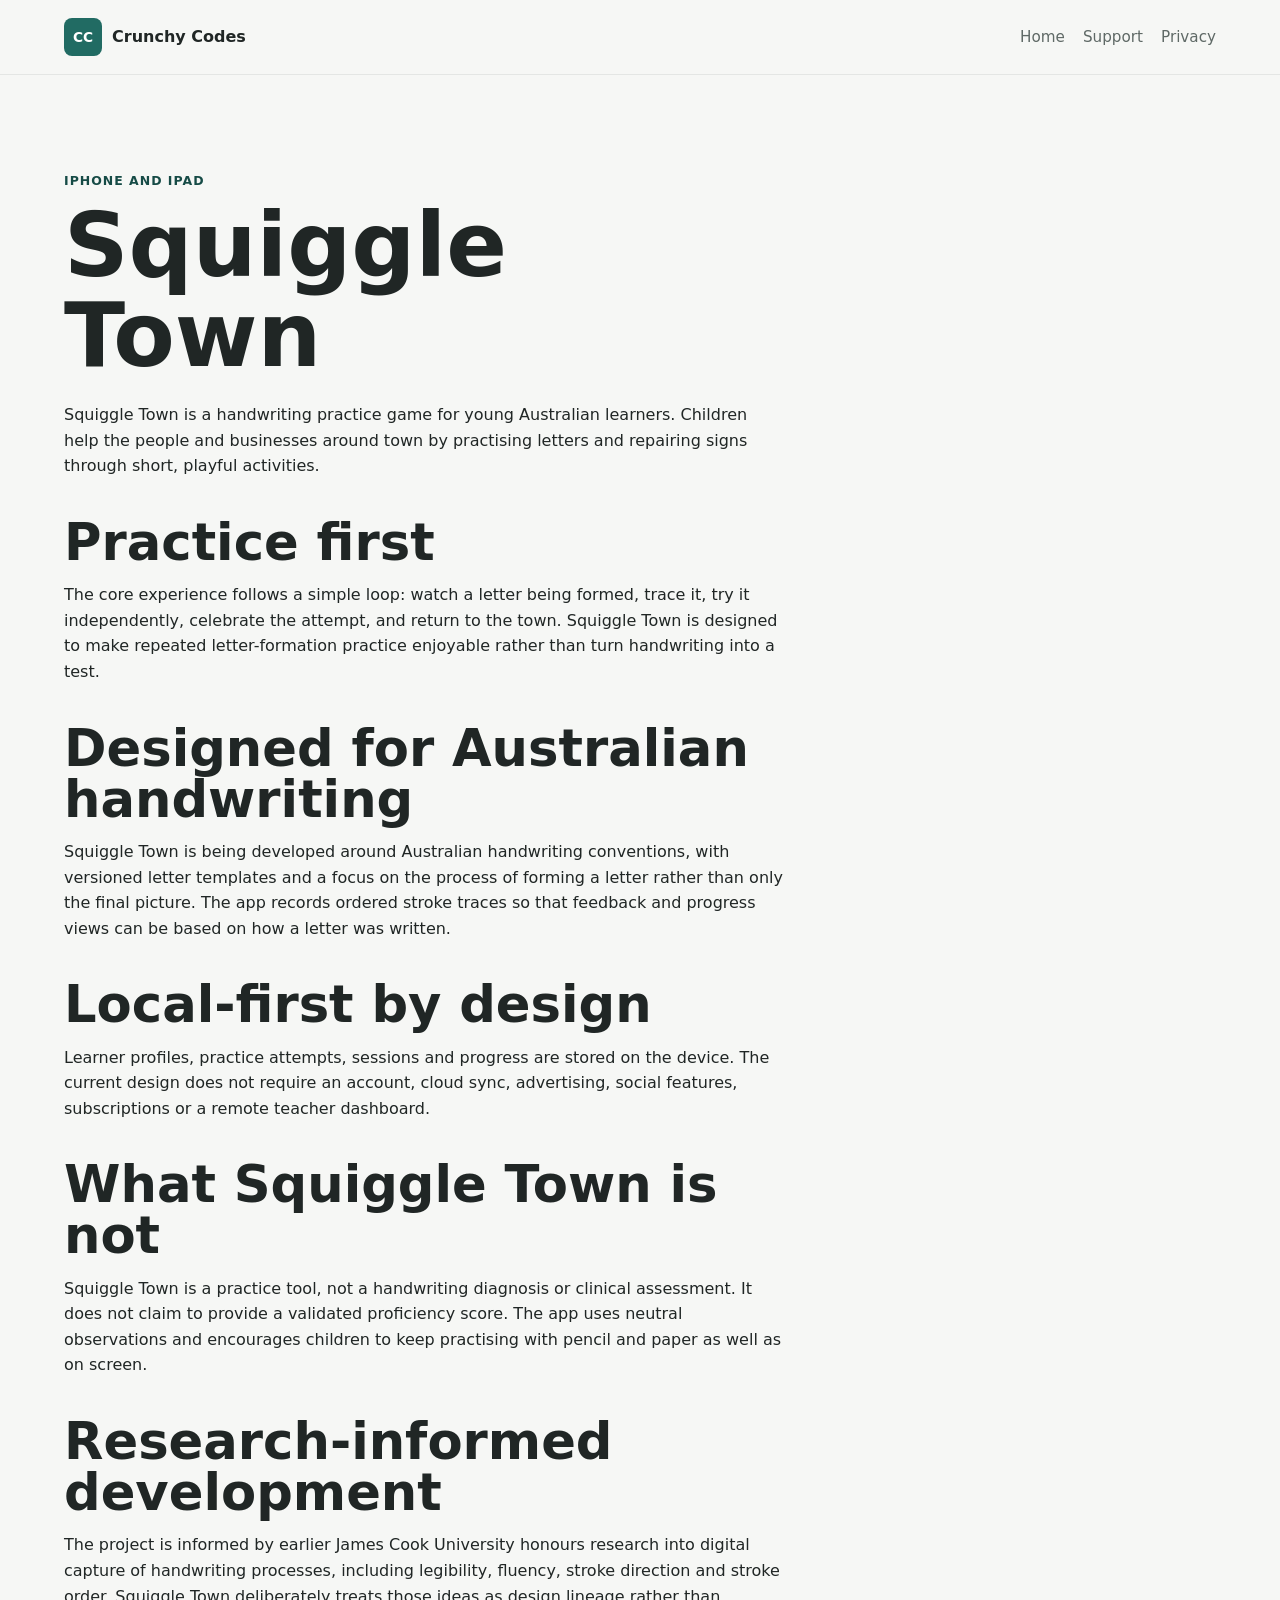
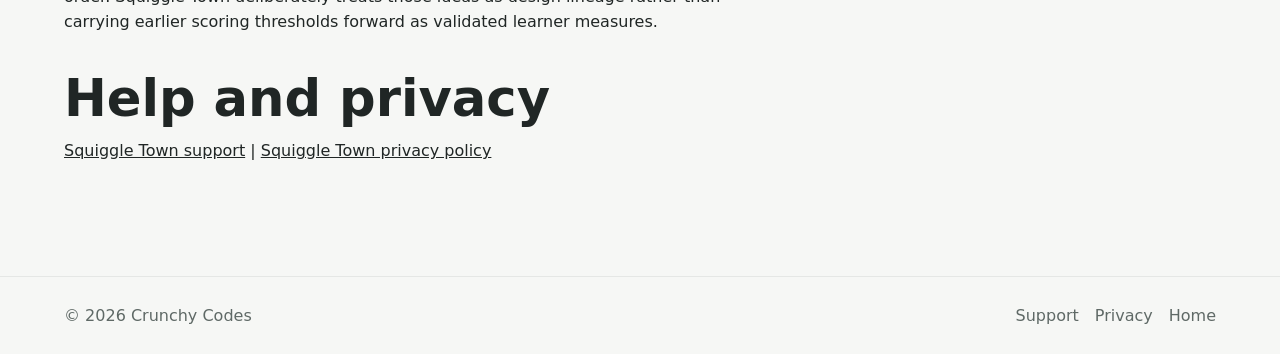
==== squiggletown/index.html @ 7584ac64 "Add Squiggle Town information page" ====
<!doctype html>
<html lang="en">
  <head>
    <meta charset="utf-8" />
    <meta name="viewport" content="width=device-width, initial-scale=1" />
    <title>Squiggle Town | Crunchy Codes</title>
    <meta
      name="description"
      content="Squiggle Town is a local-first iPhone and iPad handwriting practice game for young Australian learners."
    />
    <link rel="canonical" href="https://crunchycodes.net/squiggletown/" />
    <link rel="stylesheet" href="../styles.css" />
  </head>
  <body>
    <header class="site-header">
      <a class="brand" href="/" aria-label="Crunchy Codes home">
        <span class="brand-mark" aria-hidden="true">cc</span>
        <span>Crunchy Codes</span>
      </a>
      <nav aria-label="Main navigation">
        <a href="/">Home</a>
        <a href="support.html">Support</a>
        <a href="privacy.html">Privacy</a>
      </nav>
    </header>

    <main class="content-page">
      <p class="eyebrow">iPhone and iPad</p>
      <h1>Squiggle Town</h1>
      <p>
        Squiggle Town is a handwriting practice game for young Australian
        learners. Children help the people and businesses around town by
        practising letters and repairing signs through short, playful activities.
      </p>

      <section>
        <h2>Practice first</h2>
        <p>
          The core experience follows a simple loop: watch a letter being formed,
          trace it, try it independently, celebrate the attempt, and return to the
          town. Squiggle Town is designed to make repeated letter-formation
          practice enjoyable rather than turn handwriting into a test.
        </p>
      </section>

      <section>
        <h2>Designed for Australian handwriting</h2>
        <p>
          Squiggle Town is being developed around Australian handwriting
          conventions, with versioned letter templates and a focus on the process
          of forming a letter rather than only the final picture. The app records
          ordered stroke traces so that feedback and progress views can be based
          on how a letter was written.
        </p>
      </section>

      <section>
        <h2>Local-first by design</h2>
        <p>
          Learner profiles, practice attempts, sessions and progress are stored on
          the device. The current design does not require an account, cloud sync,
          advertising, social features, subscriptions or a remote teacher
          dashboard.
        </p>
      </section>

      <section>
        <h2>What Squiggle Town is not</h2>
        <p>
          Squiggle Town is a practice tool, not a handwriting diagnosis or
          clinical assessment. It does not claim to provide a validated
          proficiency score. The app uses neutral observations and encourages
          children to keep practising with pencil and paper as well as on screen.
        </p>
      </section>

      <section>
        <h2>Research-informed development</h2>
        <p>
          The project is informed by earlier James Cook University honours
          research into digital capture of handwriting processes, including
          legibility, fluency, stroke direction and stroke order. Squiggle Town
          deliberately treats those ideas as design lineage rather than carrying
          earlier scoring thresholds forward as validated learner measures.
        </p>
      </section>

      <section>
        <h2>Help and privacy</h2>
        <p>
          <a href="support.html">Squiggle Town support</a>
          |
          <a href="privacy.html">Squiggle Town privacy policy</a>
        </p>
      </section>
    </main>

    <footer class="site-footer">
      <span>&copy; 2026 Crunchy Codes</span>
      <div>
        <a href="support.html">Support</a>
        <a href="privacy.html">Privacy</a>
        <a href="/">Home</a>
      </div>
    </footer>
  </body>
</html>
---- styles.css ----
:root {
  color-scheme: light;
  --background: #f6f7f5;
  --surface: #ffffff;
  --ink: #202625;
  --muted: #5f6966;
  --line: #dce2dc;
  --accent: #216b63;
  --accent-strong: #164b46;
  --accent-soft: #dceee9;
  --warm: #d48a2c;
  --cool: #315f8f;
  --rose: #b65559;
  --shadow: 0 24px 70px rgba(31, 42, 39, 0.13);
}

* {
  box-sizing: border-box;
}

html {
  scroll-behavior: smooth;
}

body {
  margin: 0;
  background: var(--background);
  color: var(--ink);
  font-family:
    Inter, ui-sans-serif, system-ui, -apple-system, BlinkMacSystemFont, "Segoe UI",
    sans-serif;
  line-height: 1.6;
}

a {
  color: inherit;
}

.site-header {
  position: sticky;
  top: 0;
  z-index: 10;
  display: flex;
  align-items: center;
  justify-content: space-between;
  gap: 24px;
  padding: 18px clamp(20px, 5vw, 72px);
  background: rgba(246, 247, 245, 0.92);
  border-bottom: 1px solid rgba(29, 37, 37, 0.08);
  backdrop-filter: blur(16px);
}

.brand {
  display: inline-flex;
  align-items: center;
  gap: 10px;
  font-weight: 800;
  text-decoration: none;
}

.brand-mark {
  display: inline-grid;
  width: 38px;
  height: 38px;
  place-items: center;
  border-radius: 8px;
  background: var(--accent);
  color: white;
  font-size: 0.86rem;
  letter-spacing: 0;
  text-transform: uppercase;
}

nav {
  display: flex;
  flex-wrap: wrap;
  justify-content: flex-end;
  gap: 8px 18px;
  color: var(--muted);
  font-size: 0.95rem;
}

nav a,
.site-footer a,
.card-links a {
  text-decoration: none;
}

nav a:hover,
.site-footer a:hover,
.card-links a:hover {
  color: var(--accent-strong);
}

.hero {
  display: grid;
  grid-template-columns: minmax(0, 1.03fr) minmax(300px, 0.97fr);
  align-items: center;
  gap: clamp(32px, 6vw, 84px);
  min-height: calc(100vh - 76px);
  padding: clamp(52px, 8vw, 112px) clamp(20px, 5vw, 72px) clamp(36px, 5vw, 72px);
}

.hero-copy {
  min-width: 0;
  max-width: 680px;
}

.eyebrow,
.status {
  margin: 0 0 10px;
  color: var(--accent-strong);
  font-size: 0.78rem;
  font-weight: 800;
  letter-spacing: 0.08em;
  text-transform: uppercase;
}

h1,
h2,
h3,
p {
  margin-top: 0;
}

h1 {
  max-width: 12ch;
  margin-bottom: 22px;
  font-size: clamp(3rem, 6.2vw, 5.8rem);
  line-height: 1;
  letter-spacing: 0;
}

h2 {
  margin-bottom: 14px;
  font-size: clamp(2rem, 4vw, 3.6rem);
  line-height: 1;
  letter-spacing: 0;
}

h3 {
  margin-bottom: 12px;
  font-size: 1.35rem;
  line-height: 1.15;
}

.hero-copy p:not(.eyebrow),
.section-heading p,
.band p,
.feature-card p {
  color: var(--muted);
}

.hero-copy p:not(.eyebrow) {
  max-width: 58ch;
  font-size: 1.12rem;
}

.hero-actions,
.card-links {
  display: flex;
  flex-wrap: wrap;
  gap: 12px;
}

.button {
  display: inline-flex;
  min-height: 46px;
  align-items: center;
  justify-content: center;
  border: 1px solid transparent;
  border-radius: 8px;
  padding: 10px 18px;
  font-weight: 800;
  text-decoration: none;
}

.button.primary {
  background: var(--accent);
  color: white;
}

.button.primary:hover {
  background: var(--accent-strong);
}

.button.secondary {
  border-color: var(--line);
  background: rgba(255, 255, 255, 0.58);
}

.workbench {
  width: 100%;
  max-width: 620px;
  min-width: 0;
  margin-left: auto;
  overflow: hidden;
  border: 1px solid rgba(29, 37, 37, 0.12);
  border-radius: 8px;
  background: #1f2a27;
  box-shadow: var(--shadow);
}

.workbench-header {
  display: flex;
  flex-wrap: wrap;
  gap: 10px;
  padding: 18px;
  background: #273532;
}

.pill {
  display: inline-flex;
  align-items: center;
  min-height: 30px;
  border-radius: 999px;
  padding: 4px 12px;
  background: rgba(255, 255, 255, 0.1);
  color: #ecf4ef;
  font-size: 0.78rem;
  font-weight: 800;
  letter-spacing: 0.04em;
  text-transform: uppercase;
}

.workbench-grid {
  display: grid;
  grid-template-columns: repeat(2, minmax(0, 1fr));
  gap: 14px;
  padding: clamp(28px, 5vw, 56px);
}

.tile {
  container-type: inline-size;
  min-width: 0;
  min-height: 150px;
  display: flex;
  flex-direction: column;
  justify-content: space-between;
  gap: 28px;
  border: 1px solid rgba(255, 255, 255, 0.12);
  border-radius: 8px;
  padding: clamp(18px, 4vw, 28px);
  background: #f8fbf7;
}

.tile.large {
  grid-row: span 2;
  min-height: 314px;
  background: var(--accent-soft);
}

.tile span {
  color: var(--accent-strong);
  font-size: 0.78rem;
  font-weight: 800;
  letter-spacing: 0.08em;
  text-transform: uppercase;
}

.tile strong {
  max-width: 100%;
  color: var(--ink);
  font-size: clamp(1.25rem, 9cqi, 1.9rem);
  line-height: 1.08;
  overflow-wrap: anywhere;
  text-wrap: balance;
}

.about-me {
  display: grid;
  grid-template-columns: minmax(180px, 0.58fr) minmax(0, 1.42fr);
  gap: clamp(24px, 4vw, 48px);
  align-items: center;
  margin: 0 clamp(20px, 5vw, 72px) clamp(26px, 5vw, 42px);
  padding: clamp(24px, 5vw, 42px);
  border: 1px solid var(--line);
  border-radius: 8px;
  background: var(--surface);
}

.about-identity {
  display: grid;
  gap: 18px;
  align-items: start;
}

.about-avatar {
  display: block;
  width: min(100%, 220px);
  height: auto;
  aspect-ratio: 1;
  border: 1px solid var(--line);
  border-radius: 8px;
  object-fit: cover;
}

.about-identity h2 {
  margin-bottom: 0;
  font-size: clamp(1.55rem, 2.8vw, 2.35rem);
}

.about-copy {
  max-width: 760px;
}

.about-copy h2 {
  font-size: clamp(2rem, 4vw, 3.3rem);
}

.about-copy p {
  color: var(--muted);
  font-size: 1.06rem;
}

.section {
  padding: clamp(58px, 8vw, 108px) clamp(20px, 5vw, 72px);
}

.now-building {
  display: grid;
  grid-template-columns: minmax(220px, 0.7fr) minmax(0, 1.3fr);
  gap: clamp(22px, 4vw, 48px);
  align-items: start;
  margin: 0 clamp(20px, 5vw, 72px);
  padding: clamp(26px, 5vw, 42px);
  border: 1px solid var(--line);
  border-radius: 8px;
  background: var(--surface);
}

.now-building h2 {
  margin-bottom: 0;
  font-size: clamp(1.75rem, 3vw, 2.65rem);
}

.activity-list {
  display: grid;
  gap: 12px;
  margin: 0;
  padding: 0;
  list-style: none;
}

.activity-list li {
  display: grid;
  grid-template-columns: 76px minmax(0, 1fr);
  gap: 14px;
  align-items: baseline;
  padding: 14px 0;
  border-bottom: 1px solid var(--line);
}

.activity-list li:last-child {
  border-bottom: 0;
}

.activity-list time {
  color: var(--accent-strong);
  font-size: 0.82rem;
  font-weight: 900;
  text-transform: uppercase;
}

.activity-list span {
  color: var(--muted);
  font-weight: 700;
}

.section-heading {
  max-width: 760px;
  margin-bottom: 30px;
}

.lane-grid,
.principle-list {
  display: grid;
  grid-template-columns: repeat(3, minmax(0, 1fr));
  gap: 18px;
}

.lane-grid {
  margin-bottom: 18px;
}

.lane-card,
.principle-list article {
  border: 1px solid var(--line);
  border-radius: 8px;
  background: var(--surface);
}

.lane-card {
  padding: clamp(20px, 3vw, 28px);
}

.lane-card p,
.principle-list p {
  color: var(--muted);
}

.feature-grid {
  display: grid;
  grid-template-columns: repeat(3, minmax(0, 1fr));
  gap: 18px;
}

.feature-card {
  min-height: 250px;
  padding: clamp(22px, 4vw, 34px);
  border: 1px solid var(--line);
  border-radius: 8px;
  background: var(--surface);
}

.feature-card.featured {
  grid-column: span 2;
  background: #f8fbf7;
}

.feature-card.compact {
  min-height: 220px;
  padding: clamp(20px, 3vw, 28px);
}

.feature-card.compact h3 {
  font-size: 1.22rem;
}

.feature-card p {
  max-width: 58ch;
}

.meta-list {
  display: flex;
  flex-wrap: wrap;
  gap: 8px;
  margin-top: 22px;
}

.meta-list span {
  display: inline-flex;
  min-height: 32px;
  align-items: center;
  border: 1px solid var(--line);
  border-radius: 999px;
  padding: 4px 12px;
  color: var(--muted);
  font-size: 0.86rem;
  font-weight: 800;
}

.card-links {
  margin-top: 24px;
  color: var(--accent-strong);
  font-weight: 800;
}

.card-links span {
  color: var(--muted);
}

.principles {
  padding: 0 clamp(20px, 5vw, 72px) clamp(58px, 8vw, 108px);
}

.principle-list article {
  padding: clamp(20px, 3vw, 30px);
  background: #f8fbf7;
}

.band {
  display: flex;
  align-items: center;
  justify-content: space-between;
  gap: 24px;
  margin: 0 clamp(20px, 5vw, 72px) clamp(44px, 6vw, 84px);
  padding: clamp(26px, 5vw, 46px);
  border-radius: 8px;
  background: var(--accent-soft);
}

.band div {
  max-width: 760px;
}

.site-footer {
  display: flex;
  align-items: center;
  justify-content: space-between;
  gap: 16px;
  padding: 26px clamp(20px, 5vw, 72px);
  border-top: 1px solid rgba(29, 37, 37, 0.08);
  color: var(--muted);
}

.site-footer div {
  display: flex;
  gap: 16px;
}

.content-page {
  max-width: 850px;
  min-height: calc(100vh - 154px);
  padding: clamp(48px, 8vw, 96px) clamp(20px, 5vw, 72px);
}

.content-page h1 {
  max-width: 12ch;
  font-size: clamp(2.7rem, 7vw, 5.6rem);
}

.content-page section {
  margin-top: 38px;
}

@media (max-width: 820px) {
  .site-header,
  .site-footer,
  .band {
    align-items: flex-start;
    flex-direction: column;
  }

  .hero,
  .about-me,
  .now-building,
  .lane-grid,
  .principle-list,
  .feature-grid {
    grid-template-columns: minmax(0, 1fr);
  }

  .feature-card.featured {
    grid-column: auto;
  }

  .hero {
    min-height: auto;
  }

  .workbench {
    margin-left: 0;
  }
}

@media (max-width: 520px) {
  .site-header {
    position: static;
  }

  h1 {
    font-size: 3rem;
  }

  nav {
    display: grid;
    grid-template-columns: repeat(3, max-content);
    width: 100%;
    justify-content: flex-start;
    gap: 8px 16px;
  }

  .hero-copy {
    width: 80vw;
    width: 80dvw;
    max-width: 100%;
  }

  .workbench {
    width: 74vw;
    width: 74dvw;
    max-width: 100%;
  }

  .hero-copy p:not(.eyebrow) {
    max-width: 100%;
  }

  .activity-list li {
    grid-template-columns: 1fr;
    gap: 4px;
  }

  .workbench-grid {
    grid-template-columns: 1fr;
  }

  .tile.large {
    min-height: 220px;
  }

  .tile strong {
    font-size: clamp(1.45rem, 12cqi, 1.85rem);
  }
}
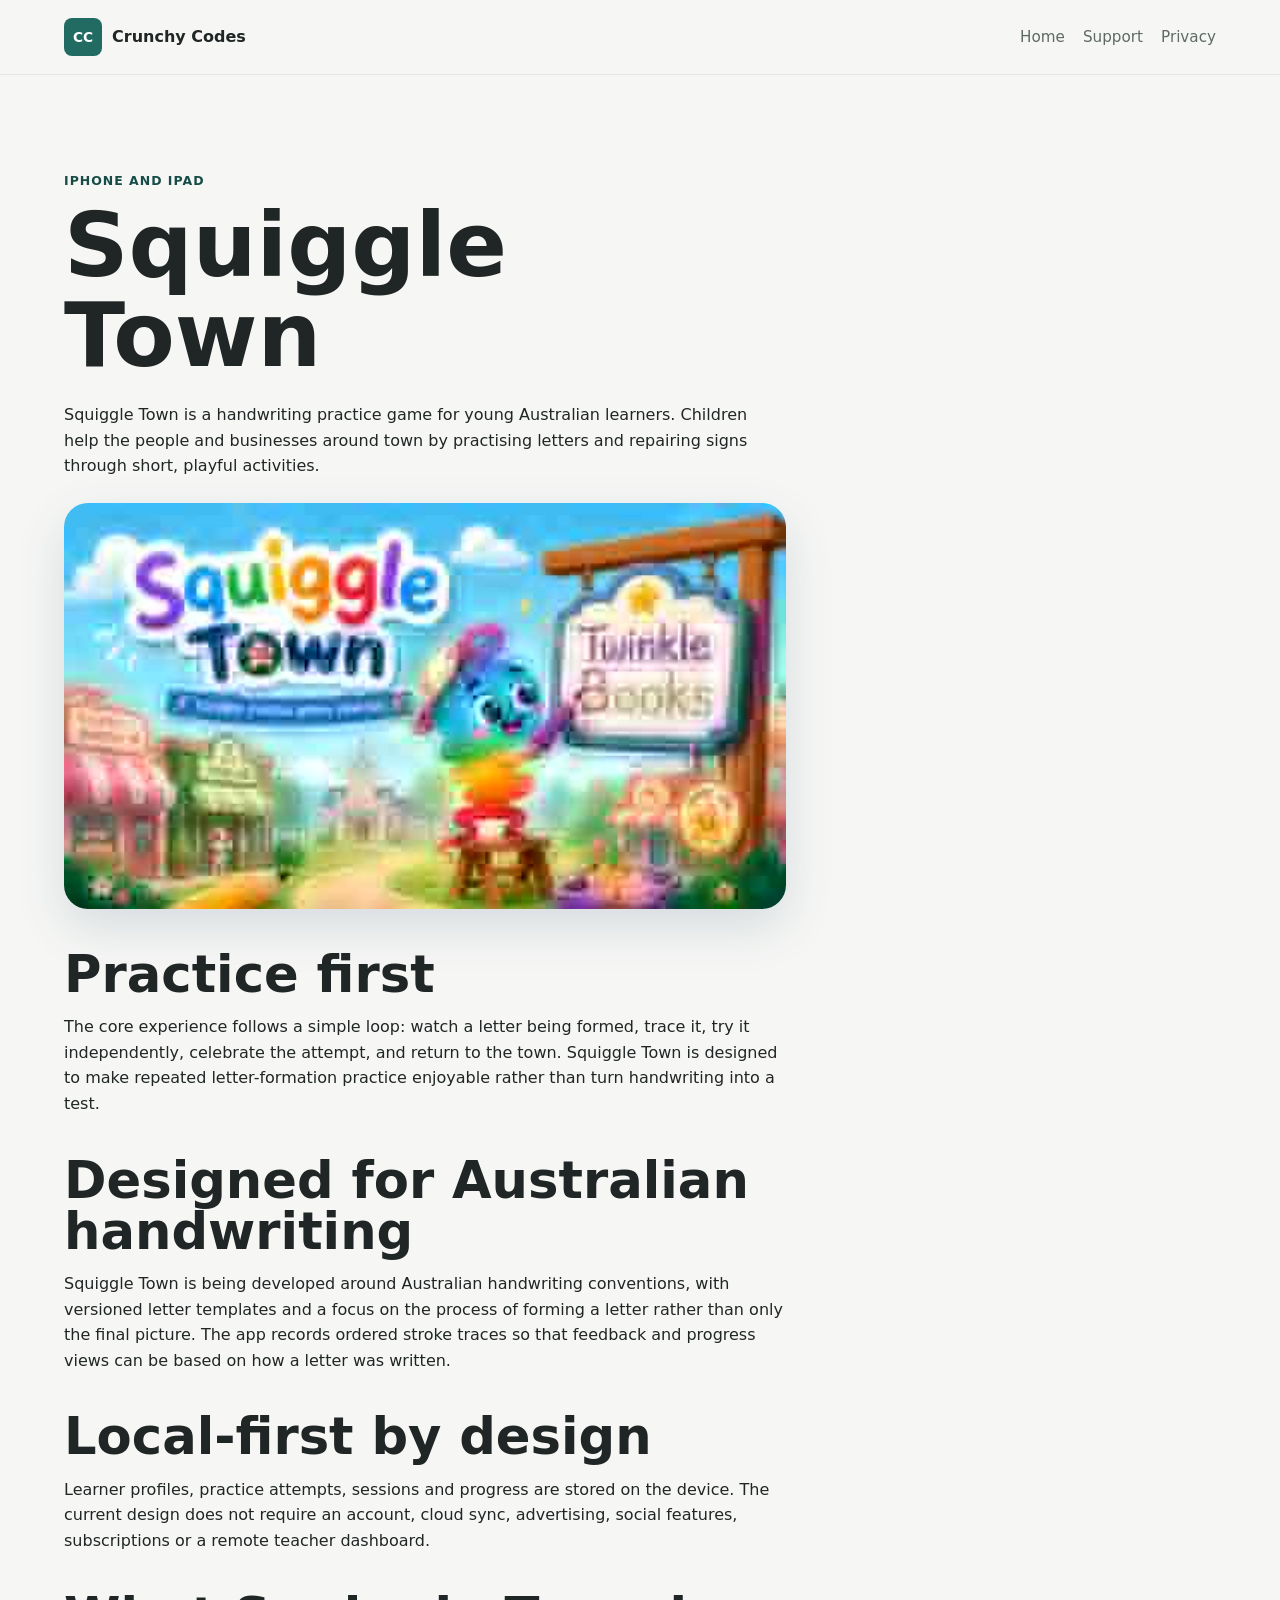
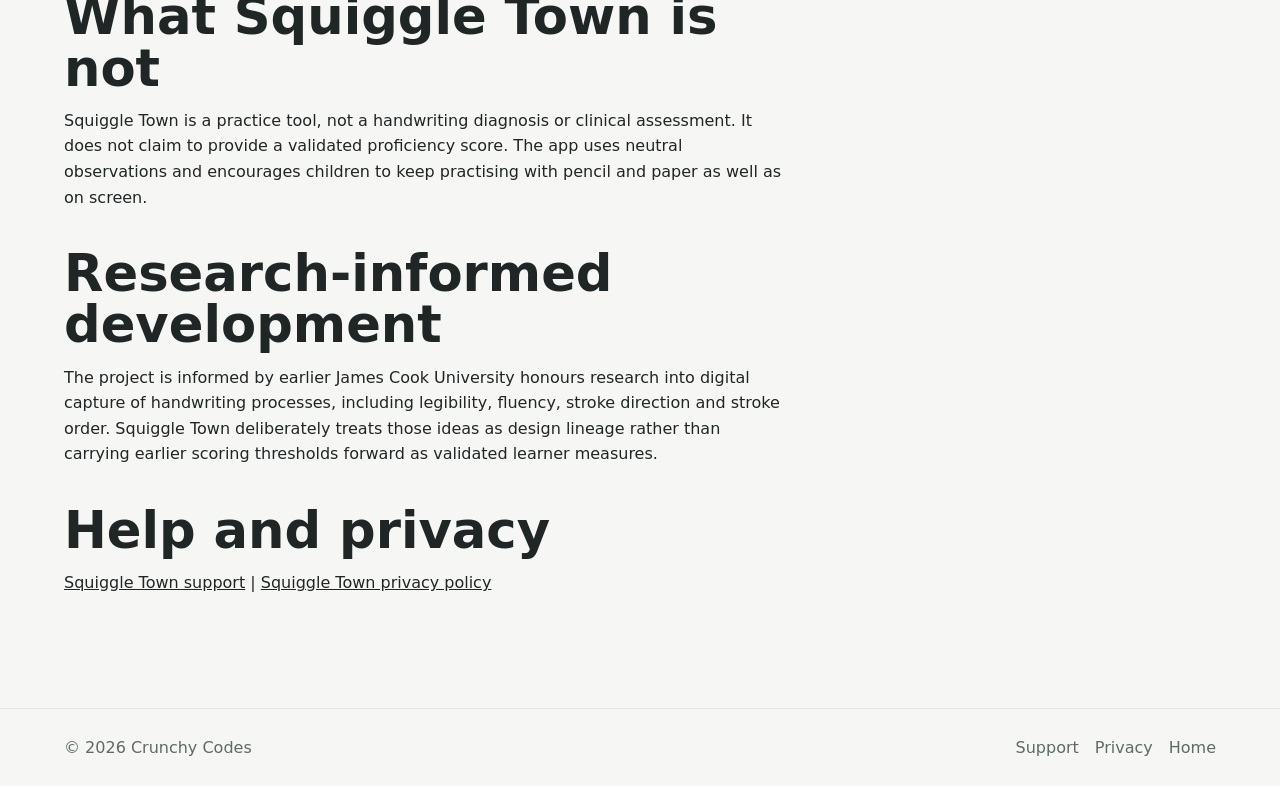
==== commit 6372445b: "Add Squiggle Town marketing hero" ====
--- a/squiggletown/index.html
+++ b/squiggletown/index.html
@@ -10,6 +10,23 @@
     />
     <link rel="canonical" href="https://crunchycodes.net/squiggletown/" />
     <link rel="stylesheet" href="../styles.css" />
+    <style>
+      .squiggletown-hero {
+        margin: 1.5rem 0 2.5rem;
+        overflow: hidden;
+        border-radius: 1.5rem;
+        background: #eef7ff;
+        box-shadow: 0 18px 50px rgba(27, 58, 87, 0.14);
+      }
+
+      .squiggletown-hero img {
+        display: block;
+        width: 100%;
+        height: auto;
+        aspect-ratio: 16 / 9;
+        object-fit: cover;
+      }
+    </style>
   </head>
   <body>
     <header class="site-header">
@@ -32,6 +49,15 @@
         learners. Children help the people and businesses around town by
         practising letters and repairing signs through short, playful activities.
       </p>
+
+      <figure class="squiggletown-hero">
+        <img
+          id="squiggletown-marketing-image"
+          alt="Squiggle Town mascot helping repair a town shop sign as part of a playful handwriting adventure"
+          width="800"
+          height="450"
+        />
+      </figure>
 
       <section>
         <h2>Practice first</h2>
@@ -103,5 +129,21 @@
         <a href="/">Home</a>
       </div>
     </footer>
+
+    <script>
+      fetch("assets/marketing-1.b64")
+        .then((response) => {
+          if (!response.ok) throw new Error("Unable to load Squiggle Town artwork");
+          return response.text();
+        })
+        .then((base64) => {
+          const image = document.getElementById("squiggletown-marketing-image");
+          image.src = `data:image/jpeg;base64,${base64.trim()}`;
+        })
+        .catch(() => {
+          const figure = document.querySelector(".squiggletown-hero");
+          if (figure) figure.hidden = true;
+        });
+    </script>
   </body>
 </html>
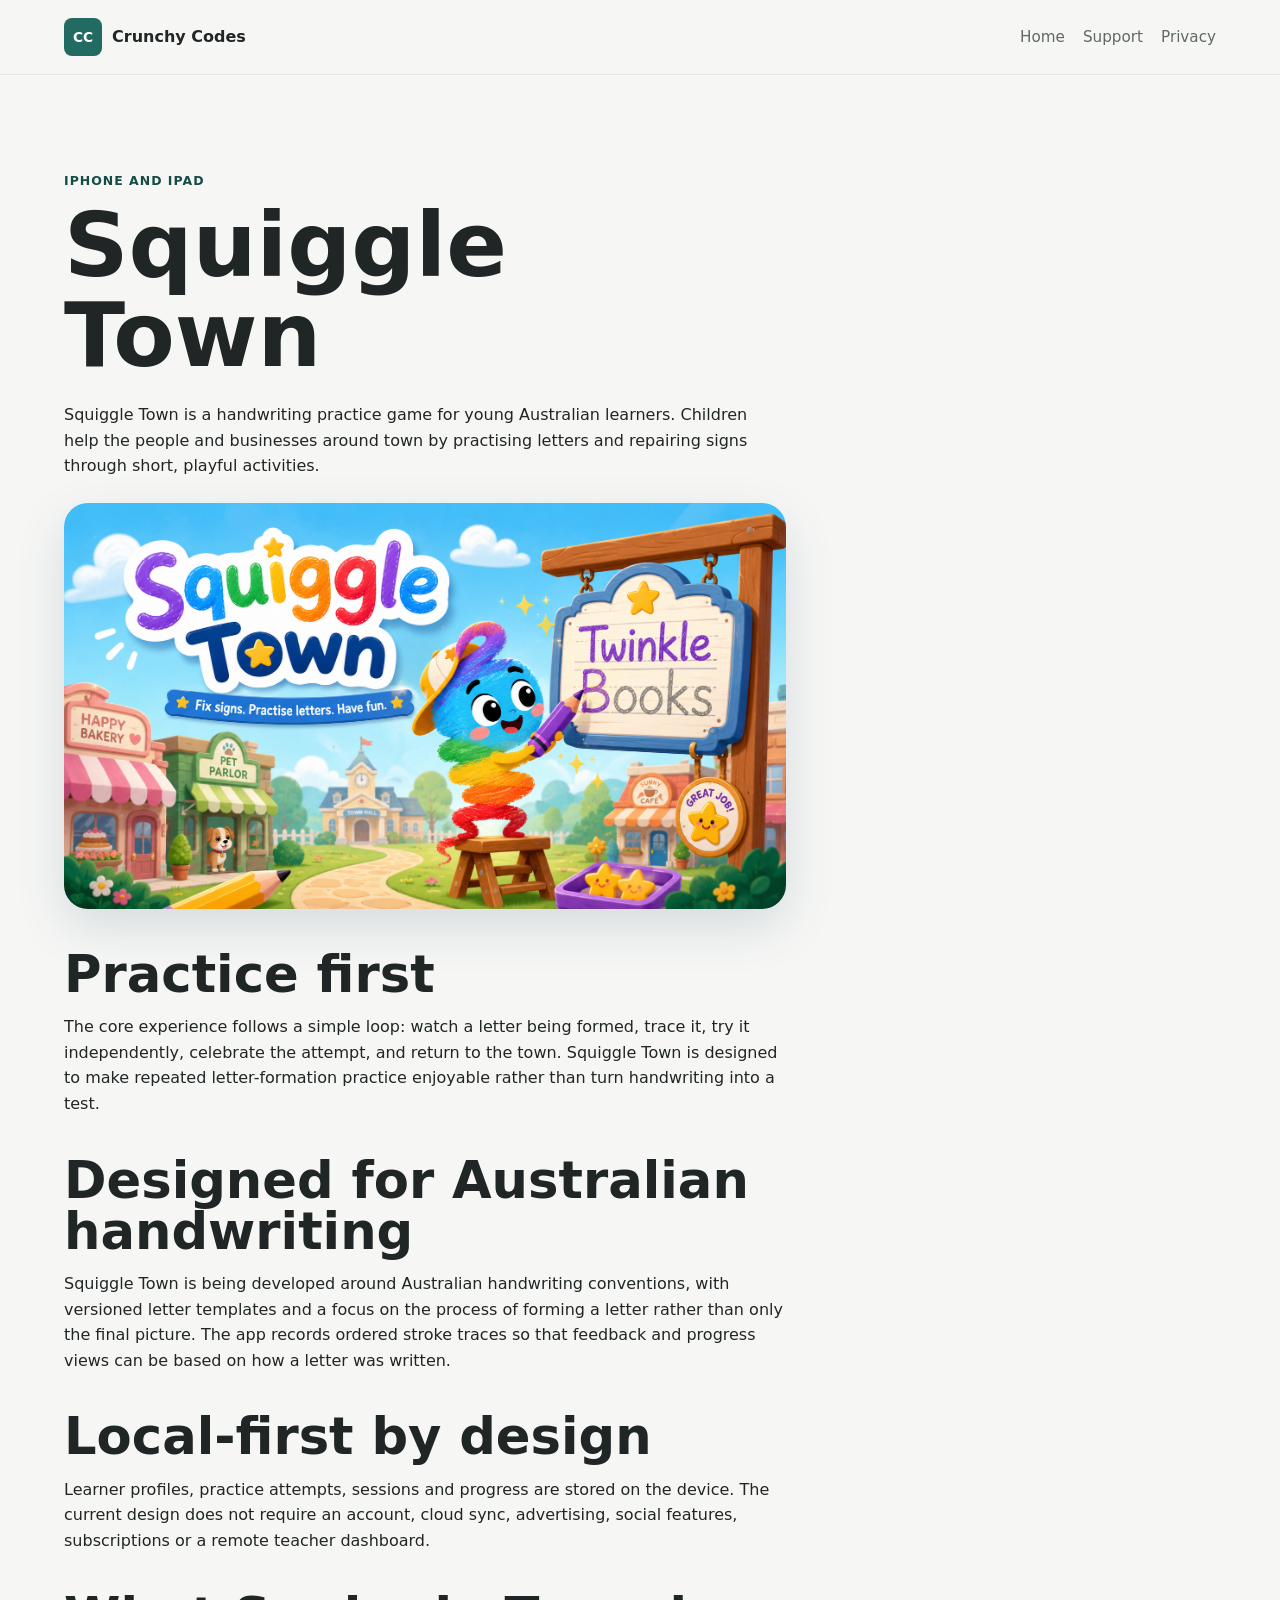
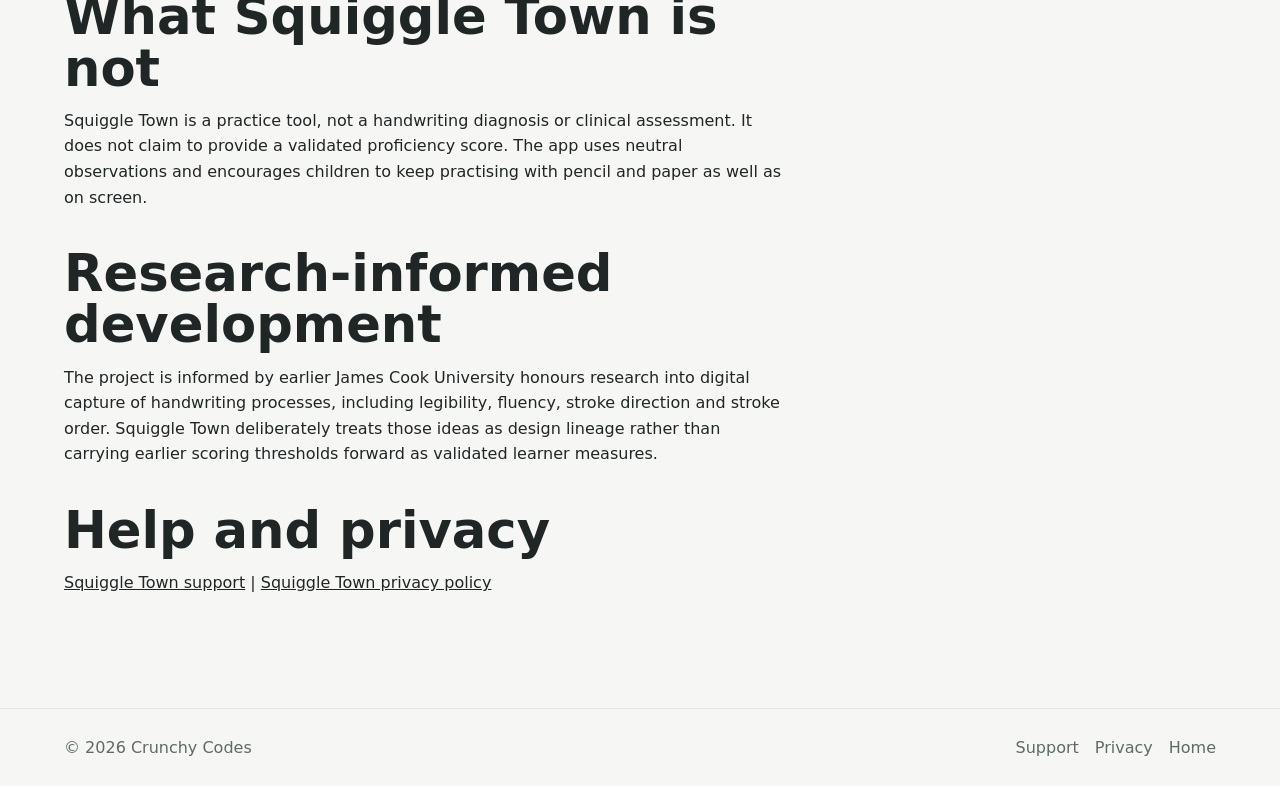
==== commit 522bcf38: "Remove temporary assets and update marketing image in Squiggle Town" ====
--- a/squiggletown/index.html
+++ b/squiggletown/index.html
@@ -52,10 +52,10 @@
 
       <figure class="squiggletown-hero">
         <img
-          id="squiggletown-marketing-image"
+          src="assets/squiggletown-marketing.png"
           alt="Squiggle Town mascot helping repair a town shop sign as part of a playful handwriting adventure"
-          width="800"
-          height="450"
+          width="1672"
+          height="941"
         />
       </figure>
 
@@ -129,21 +129,5 @@
         <a href="/">Home</a>
       </div>
     </footer>
-
-    <script>
-      fetch("assets/marketing-1.b64")
-        .then((response) => {
-          if (!response.ok) throw new Error("Unable to load Squiggle Town artwork");
-          return response.text();
-        })
-        .then((base64) => {
-          const image = document.getElementById("squiggletown-marketing-image");
-          image.src = `data:image/jpeg;base64,${base64.trim()}`;
-        })
-        .catch(() => {
-          const figure = document.querySelector(".squiggletown-hero");
-          if (figure) figure.hidden = true;
-        });
-    </script>
   </body>
 </html>
